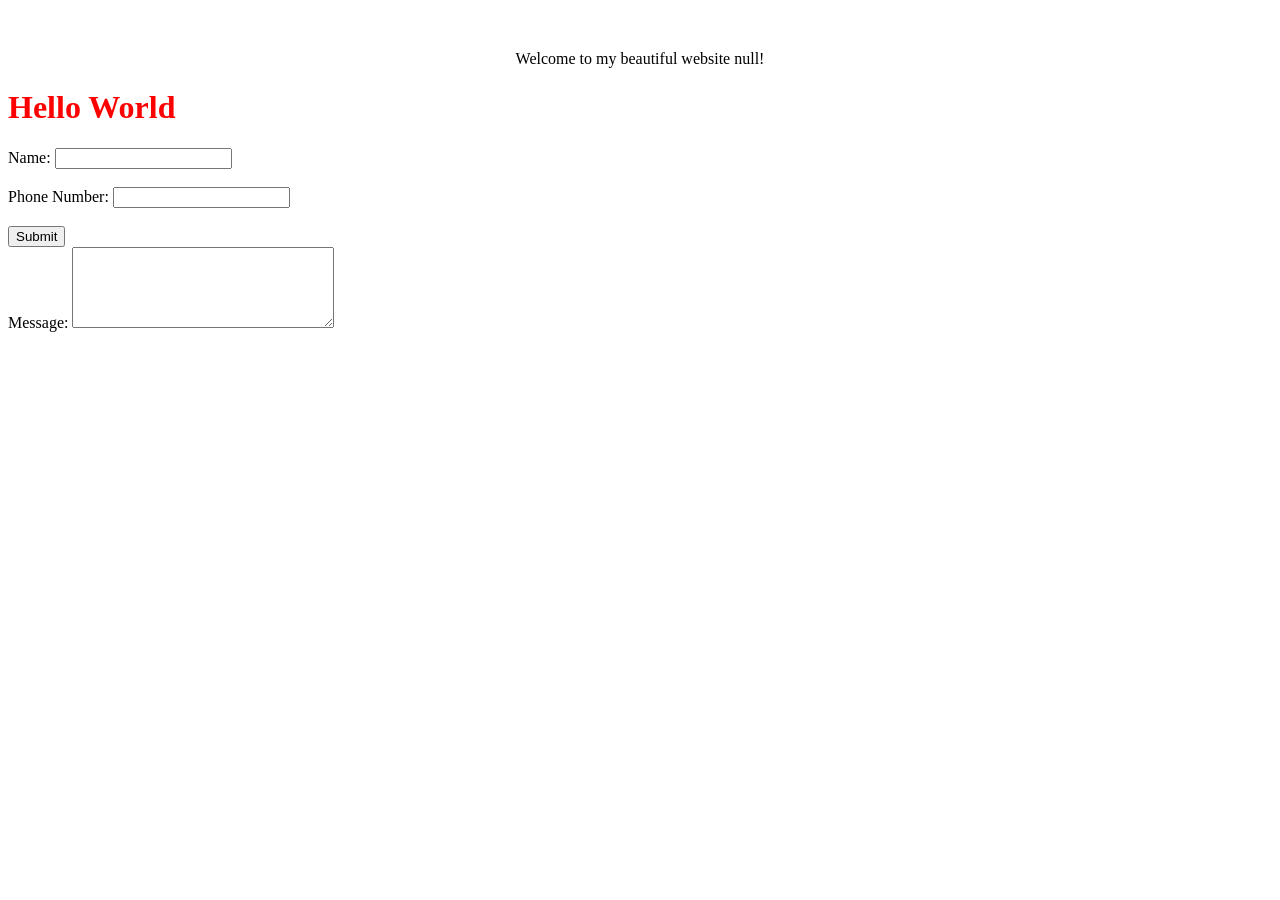
==== index.html @ 55049435 "Add files via upload" ====
<!DOCTYPE html>
<html lang="en">
<head>
    <meta charset="UTF-8">
    <meta name="viewport" content="width=device-width, initial-scale=1.0">
    <title>Document</title>

    <!--Link css-->
    <link rel="stylesheet" href="style.css">

</head>

<body>
    <div id="greeting"></div>

    <div id="im-unique" class="bold large red">
        <h1> Hello World</h1>
    </div>

    <div id="me-too" class="bold large blue">

    </div>
    
    <form>
  <label for="name">Name:</label>
  <input type="text" id="name" name="name">

  <br><br>

  <label for="phone">Phone Number:</label>
  <input type="tel" id="phone" name="phone">

  <br><br>

  <button type="submit">Submit</button>
</form>

<label for="message">Message:</label>
<textarea id="message" name="message" rows="5" cols="30"></textarea>




        <!--Link javascript-->
    <script src="script.js"></script>
</body>
</html>
---- style.css ----
h1{color: red;}
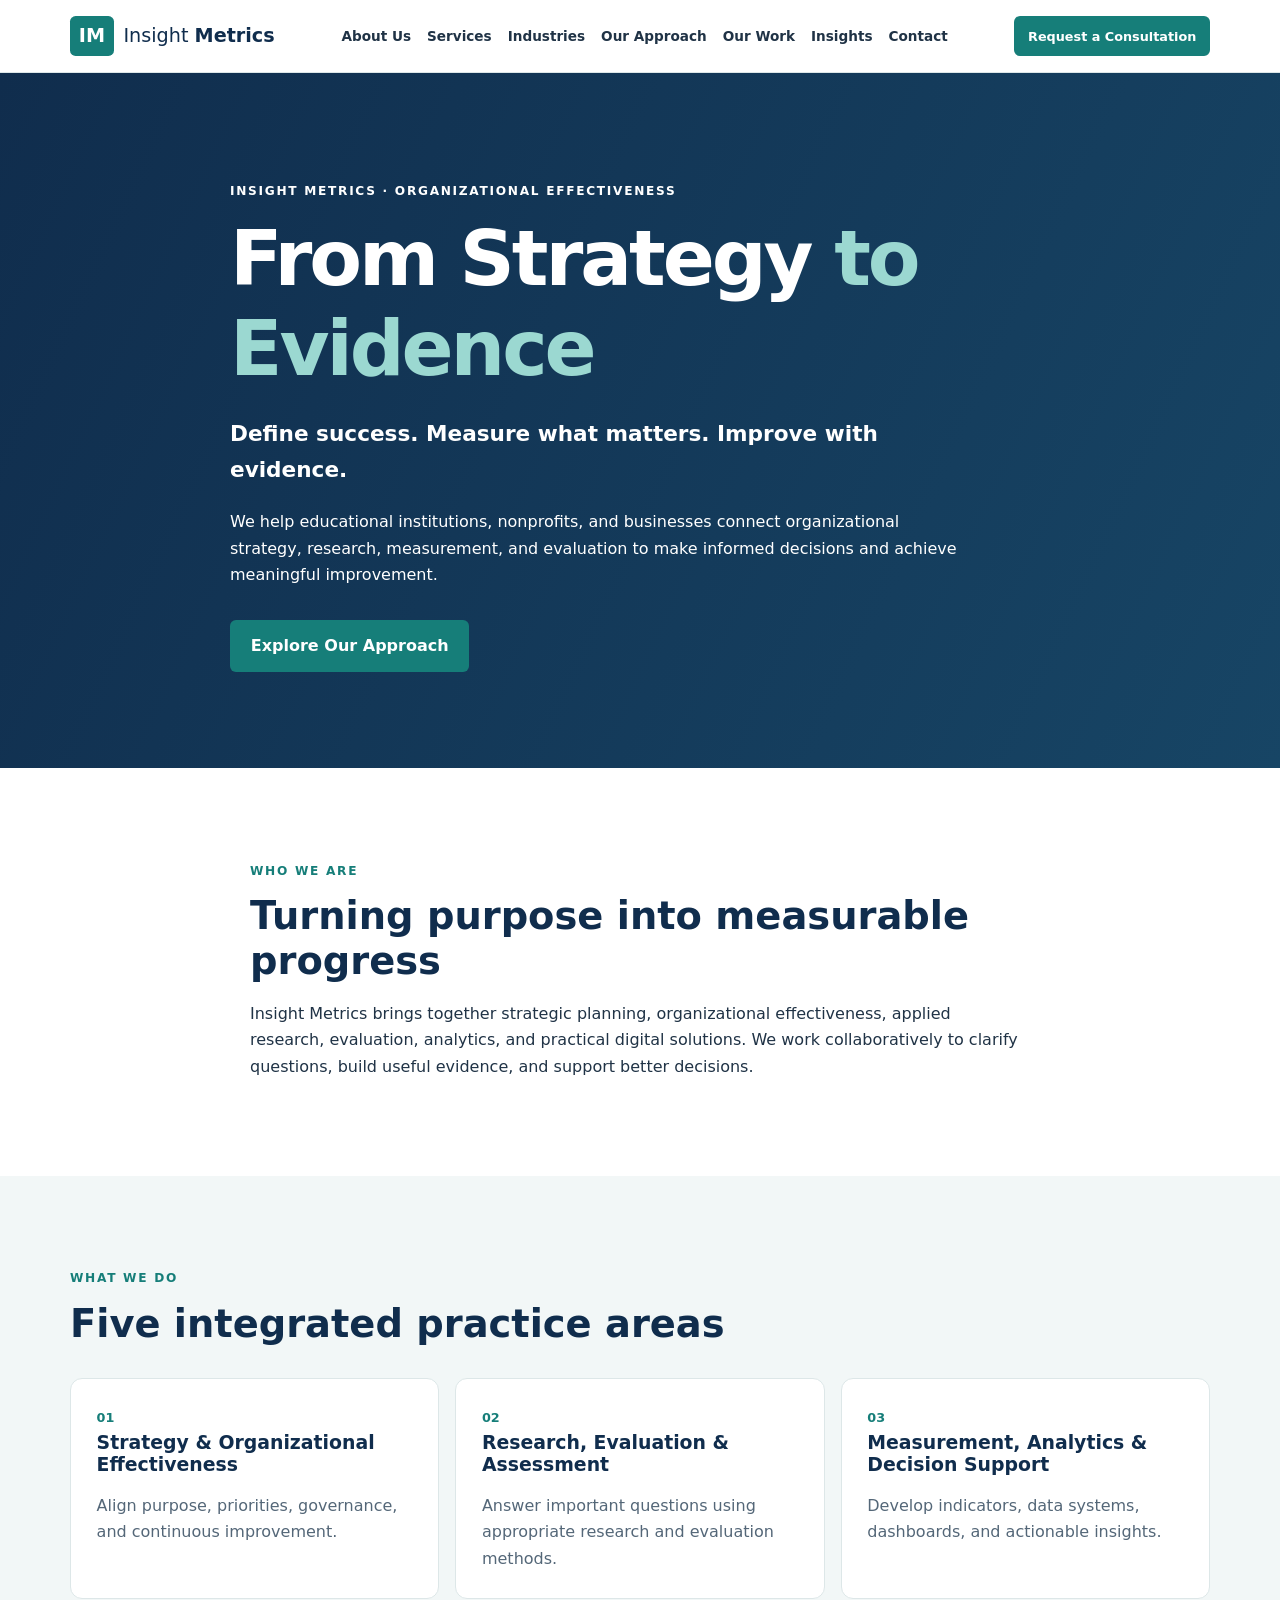
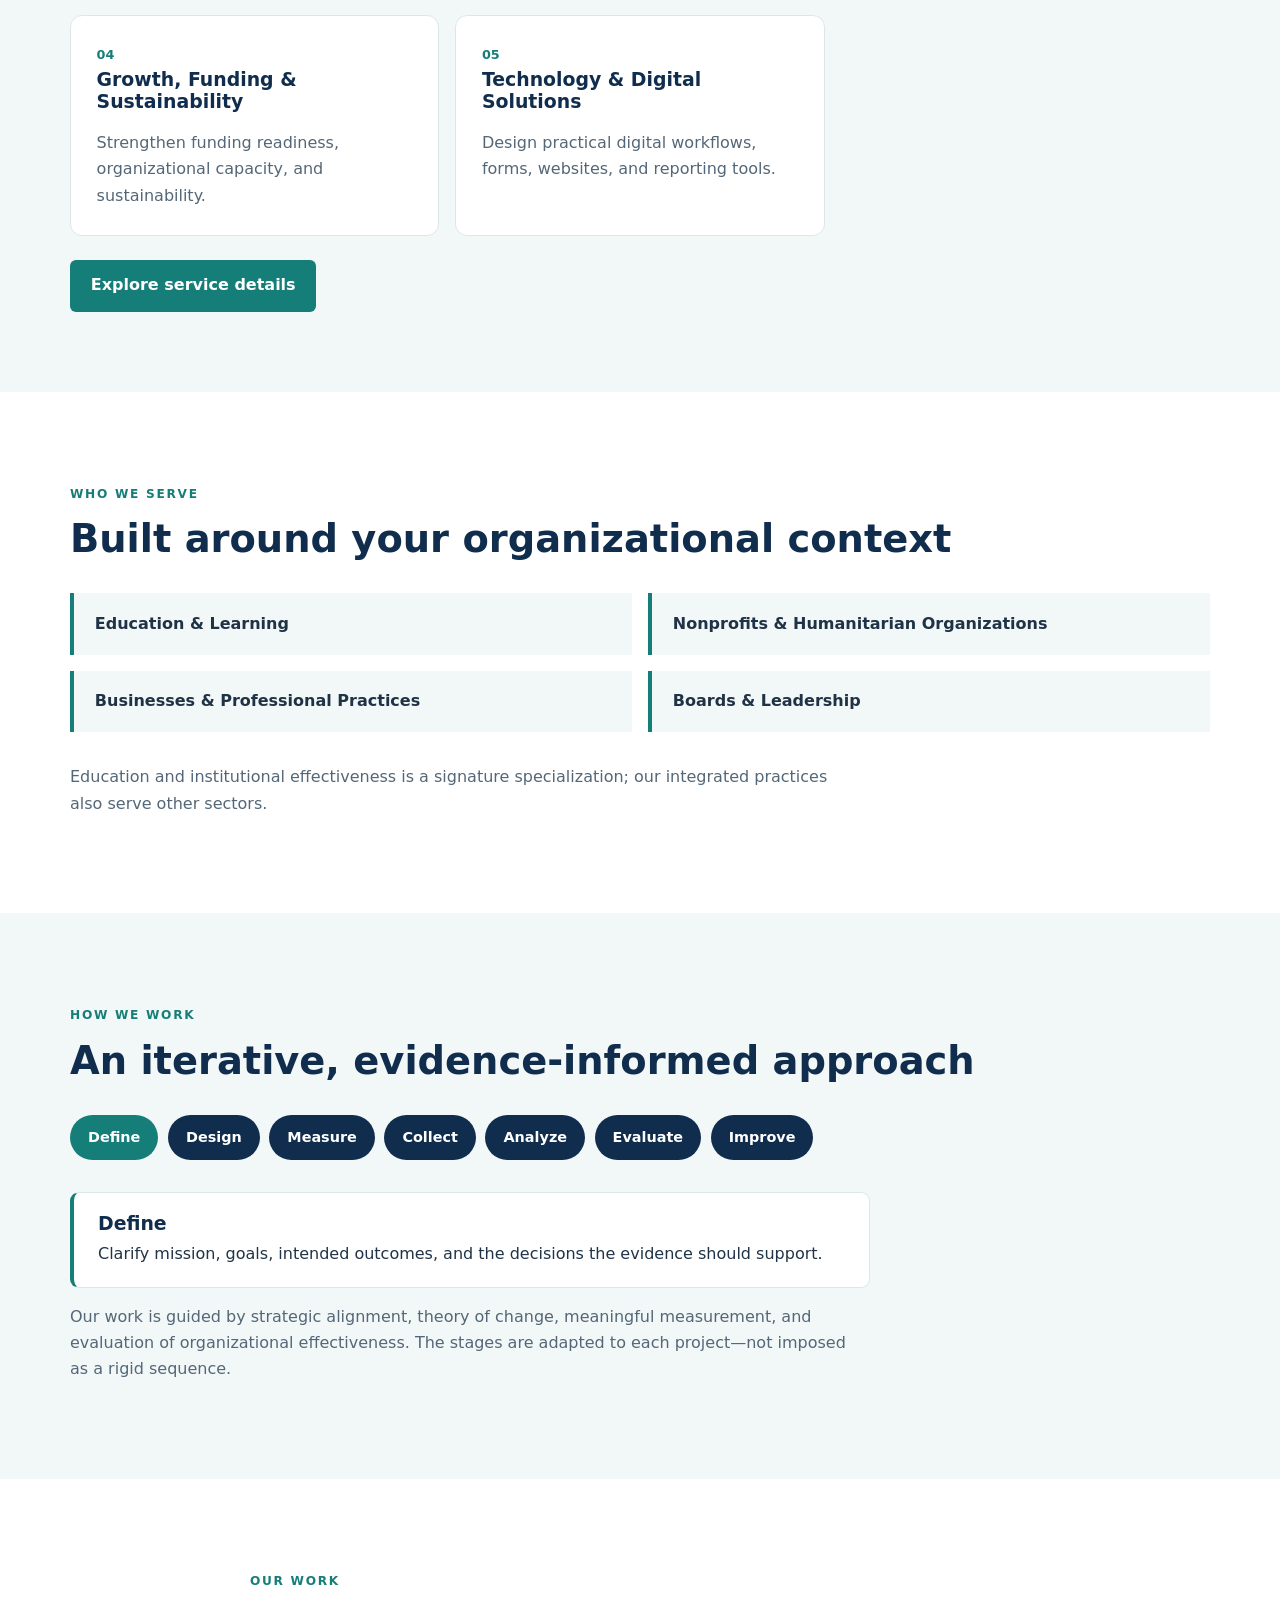
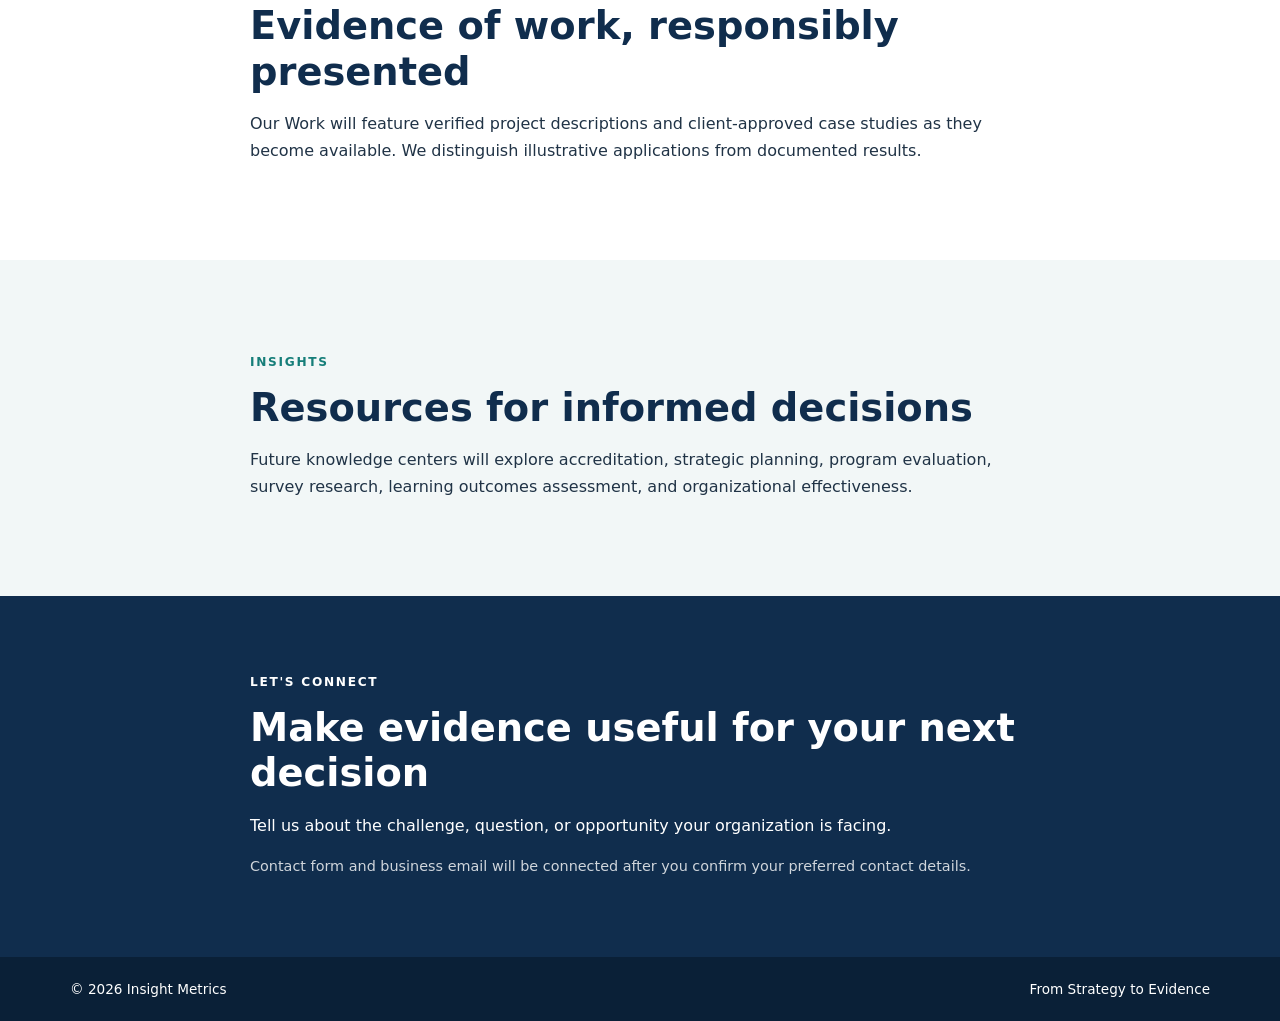
==== commit d5448700: "Add files via upload" ====
--- a/index.html
+++ b/index.html
@@ -1,47 +1,74 @@
-<!DOCTYPE html>
-<html lang="en">
-<head>
-    <meta charset="UTF-8">
-    <meta name="viewport" content="width=device-width, initial-scale=1.0">
-    <title>Document</title>
-
-    <!--Link css-->
-    <link rel="stylesheet" href="style.css">
-
-</head>
-
-<body>
-    <div id="greeting"></div>
-
-    <div id="im-unique" class="bold large red">
-        <h1> Hello World</h1>
-    </div>
-
-    <div id="me-too" class="bold large blue">
-
-    </div>
-    
-    <form>
-  <label for="name">Name:</label>
-  <input type="text" id="name" name="name">
-
-  <br><br>
-
-  <label for="phone">Phone Number:</label>
-  <input type="tel" id="phone" name="phone">
-
-  <br><br>
-
-  <button type="submit">Submit</button>
-</form>
-
-<label for="message">Message:</label>
-<textarea id="message" name="message" rows="5" cols="30"></textarea>
-
-
-
-
-        <!--Link javascript-->
-    <script src="script.js"></script>
-</body>
-</html>+<!DOCTYPE html>
+<html lang="en">
+<head>
+  <meta charset="UTF-8">
+  <meta name="viewport" content="width=device-width, initial-scale=1.0">
+  <meta name="description" content="Insight Metrics connects organizational strategy, research, measurement, and evaluation to meaningful improvement.">
+  <title>Insight Metrics | From Strategy to Evidence</title>
+  <link rel="stylesheet" href="styles.css">
+</head>
+<body>
+  <a class="skip-link" href="#main">Skip to content</a>
+  <header class="site-header">
+    <div class="container header-inner">
+      <a class="brand" href="index.html" aria-label="Insight Metrics homepage"><span class="brand-mark">IM</span><span>Insight <strong>Metrics</strong></span></a>
+      <button class="menu-toggle" type="button" aria-expanded="false" aria-controls="main-navigation">☰ Menu</button>
+      <nav id="main-navigation" aria-label="Main navigation" class="main-nav">
+        <a href="#about">About Us</a>
+        <a href="#services">Services</a>
+        <a href="#industries">Industries</a>
+        <a href="#approach">Our Approach</a>
+        <a href="#work">Our Work</a>
+        <a href="#insights">Insights</a>
+        <a href="#contact">Contact</a>
+      </nav>
+      <a class="button button-small" href="#contact">Request a Consultation</a>
+    </div>
+  </header>
+  <main id="main">
+    <section class="hero">
+      <div class="container hero-content">
+        <p class="eyebrow">INSIGHT METRICS · ORGANIZATIONAL EFFECTIVENESS</p>
+        <h1>From Strategy <span>to Evidence</span></h1>
+        <p class="hero-lead">Define success. Measure what matters. Improve with evidence.</p>
+        <p>We help educational institutions, nonprofits, and businesses connect organizational strategy, research, measurement, and evaluation to make informed decisions and achieve meaningful improvement.</p>
+        <a class="button" href="#approach">Explore Our Approach</a>
+      </div>
+    </section>
+    <section class="section" id="about"><div class="container narrow">
+      <p class="eyebrow teal">WHO WE ARE</p><h2>Turning purpose into measurable progress</h2>
+      <p>Insight Metrics brings together strategic planning, organizational effectiveness, applied research, evaluation, analytics, and practical digital solutions. We work collaboratively to clarify questions, build useful evidence, and support better decisions.</p>
+    </div></section>
+    <section class="section section-soft" id="services"><div class="container">
+      <p class="eyebrow teal">WHAT WE DO</p><h2>Five integrated practice areas</h2>
+      <div class="card-grid">
+        <article class="service-card"><span class="card-number">01</span><h3>Strategy &amp; Organizational Effectiveness</h3><p>Align purpose, priorities, governance, and continuous improvement.</p></article>
+        <article class="service-card"><span class="card-number">02</span><h3>Research, Evaluation &amp; Assessment</h3><p>Answer important questions using appropriate research and evaluation methods.</p></article>
+        <article class="service-card"><span class="card-number">03</span><h3>Measurement, Analytics &amp; Decision Support</h3><p>Develop indicators, data systems, dashboards, and actionable insights.</p></article>
+        <article class="service-card"><span class="card-number">04</span><h3>Growth, Funding &amp; Sustainability</h3><p>Strengthen funding readiness, organizational capacity, and sustainability.</p></article>
+        <article class="service-card"><span class="card-number">05</span><h3>Technology &amp; Digital Solutions</h3><p>Design practical digital workflows, forms, websites, and reporting tools.</p></article>
+      </div>
+      <div class="services-action"><button class="button" id="toggle-services" type="button" aria-expanded="false" aria-controls="services-detail">Explore service details</button></div>
+      <div id="services-detail" class="details-panel" hidden><h3>How our services connect</h3><p>We tailor the combination of strategic planning, research, measurement, sustainability, and technology to the needs of each organization. Not every engagement requires all five areas.</p><p>Our signature specialization is Education &amp; Institutional Effectiveness.</p></div>
+    </div></section>
+    <section class="section" id="industries"><div class="container">
+      <p class="eyebrow teal">WHO WE SERVE</p><h2>Built around your organizational context</h2>
+      <div class="pill-grid"><div>Education &amp; Learning</div><div>Nonprofits &amp; Humanitarian Organizations</div><div>Businesses &amp; Professional Practices</div><div>Boards &amp; Leadership</div></div>
+      <p class="section-note">Education and institutional effectiveness is a signature specialization; our integrated practices also serve other sectors.</p>
+    </div></section>
+    <section class="section section-soft" id="approach"><div class="container">
+      <p class="eyebrow teal">HOW WE WORK</p><h2>An iterative, evidence-informed approach</h2>
+      <div class="steps" role="group" aria-label="Explore methodology stages">
+        <button type="button" class="step-button is-active" data-stage="0" aria-pressed="true">Define</button><button type="button" class="step-button" data-stage="1" aria-pressed="false">Design</button><button type="button" class="step-button" data-stage="2" aria-pressed="false">Measure</button><button type="button" class="step-button" data-stage="3" aria-pressed="false">Collect</button><button type="button" class="step-button" data-stage="4" aria-pressed="false">Analyze</button><button type="button" class="step-button" data-stage="5" aria-pressed="false">Evaluate</button><button type="button" class="step-button" data-stage="6" aria-pressed="false">Improve</button>
+      </div><div class="stage-panel" id="stage-panel" aria-live="polite"><h3 id="stage-title">Define</h3><p id="stage-description">Clarify mission, goals, intended outcomes, and the decisions the evidence should support.</p></div>
+      <p class="section-note">Our work is guided by strategic alignment, theory of change, meaningful measurement, and evaluation of organizational effectiveness. The stages are adapted to each project—not imposed as a rigid sequence.</p>
+    </div></section>
+    <section class="section" id="work"><div class="container narrow"><p class="eyebrow teal">OUR WORK</p><h2>Evidence of work, responsibly presented</h2><p>Our Work will feature verified project descriptions and client-approved case studies as they become available. We distinguish illustrative applications from documented results.</p></div></section>
+    <section class="section section-soft" id="insights"><div class="container narrow"><p class="eyebrow teal">INSIGHTS</p><h2>Resources for informed decisions</h2><p>Future knowledge centers will explore accreditation, strategic planning, program evaluation, survey research, learning outcomes assessment, and organizational effectiveness.</p></div></section>
+    <section class="contact-section" id="contact"><div class="container narrow"><p class="eyebrow">LET'S CONNECT</p><h2>Make evidence useful for your next decision</h2><p>Tell us about the challenge, question, or opportunity your organization is facing.</p><p class="contact-note">Contact form and business email will be connected after you confirm your preferred contact details.</p></div></section>
+  </main>
+  <footer class="site-footer"><div class="container footer-inner"><span>© 2026 Insight Metrics</span><span>From Strategy to Evidence</span></div></footer>
+  <button id="back-to-top" class="back-to-top" type="button" aria-label="Back to top">↑ Top</button>
+  <script src="script.js" defer></script>
+</body>
+</html>
--- a/styles.css
+++ b/styles.css
@@ -0,0 +1,71 @@
+:root { --navy:#102D4D; --teal:#167E79; --ink:#203346; --muted:#546778; --soft:#F2F7F7; --white:#fff; --border:#DDE7E8; }
+* { box-sizing:border-box; }
+html { scroll-behavior:smooth; }
+body { margin:0; color:var(--ink); font:16px/1.65 system-ui,-apple-system,"Segoe UI",sans-serif; }
+a { color:inherit; }
+a:focus-visible { outline:3px solid #E6A947; outline-offset:4px; }
+.container { width:min(1140px,calc(100% - 40px)); margin-inline:auto; }
+.narrow { max-width:780px; }
+.skip-link { position:absolute; left:1rem; top:-5rem; background:white; padding:.6rem 1rem; z-index:20; }
+.skip-link:focus { top:1rem; }
+.site-header { background:white; border-bottom:1px solid var(--border); }
+.header-inner { display:flex; align-items:center; justify-content:space-between; gap:1.25rem; padding:1rem 0; flex-wrap:wrap; }
+.brand { display:flex; align-items:center; gap:.6rem; text-decoration:none; font-size:1.2rem; color:var(--navy); white-space:nowrap; }
+.brand-mark { background:var(--teal); color:white; padding:.25rem .55rem; border-radius:.35rem; font-weight:750; }
+.main-nav { display:flex; align-items:center; gap:1rem; flex-wrap:wrap; }
+.main-nav a { font-size:.85rem; text-decoration:none; font-weight:600; }
+.main-nav a:hover { color:var(--teal); }
+.button { display:inline-block; background:var(--teal); color:white; text-decoration:none; border-radius:6px; padding:.8rem 1.3rem; font-weight:700; }
+.button:hover { background:#11635F; }
+.button-small { font-size:.8rem; padding:.6rem .85rem; }
+.hero { background:linear-gradient(115deg,#102D4D 0%,#174565 100%); color:white; padding:6rem 0; }
+.hero-content { max-width:820px; }
+.eyebrow { font-size:.76rem; font-weight:750; letter-spacing:.14em; text-transform:uppercase; }
+.eyebrow.teal { color:var(--teal); }
+h1,h2,h3 { line-height:1.18; margin:0 0 1.1rem; }
+h1 { font-size:clamp(2.8rem,6vw,5rem); letter-spacing:-.04em; }
+h1 span { color:#9BD8D1; }
+h2 { font-size:clamp(1.9rem,3vw,2.65rem); color:var(--navy); }
+h3 { font-size:1.18rem; color:var(--navy); }
+.hero p { max-width:740px; }
+.hero-lead { font-size:1.35rem; font-weight:600; }
+.hero .button { margin-top:1rem; }
+.section { padding:5rem 0; }
+.section-soft { background:var(--soft); }
+.card-grid { display:grid; grid-template-columns:repeat(3,minmax(0,1fr)); gap:1rem; margin-top:2rem; }
+.service-card { background:white; padding:1.6rem; border:1px solid var(--border); border-radius:12px; }
+.service-card p { color:var(--muted); margin-bottom:0; }
+.card-number { color:var(--teal); font-weight:800; font-size:.8rem; }
+.pill-grid { display:grid; grid-template-columns:repeat(2,minmax(0,1fr)); gap:1rem; margin:2rem 0; }
+.pill-grid div { padding:1.1rem 1.3rem; border-left:4px solid var(--teal); background:var(--soft); font-weight:700; }
+.steps { display:flex; flex-wrap:wrap; gap:.6rem; margin:2rem 0; }
+.steps span { background:var(--navy); color:white; border-radius:30px; padding:.55rem 1rem; font-size:.9rem; font-weight:650; }
+.section-note { max-width:780px; color:var(--muted); }
+.contact-section { background:var(--navy); color:white; padding:4rem 0; }
+.contact-section h2 { color:white; }
+.contact-note { opacity:.8; font-size:.9rem; }
+.site-footer { background:#0A2037; color:white; padding:1.3rem 0; }
+.footer-inner { display:flex; justify-content:space-between; gap:1rem; flex-wrap:wrap; font-size:.85rem; }
+@media (max-width:900px) { .header-inner { align-items:flex-start; } .main-nav { order:3; width:100%; } .card-grid { grid-template-columns:repeat(2,minmax(0,1fr)); } }
+@media (max-width:600px) { .hero { padding:4rem 0; } .section { padding:3.5rem 0; } .card-grid,.pill-grid { grid-template-columns:1fr; } .main-nav { gap:.65rem 1rem; } }
+
+/* Interactive enhancements */
+button { font:inherit; cursor:pointer; }
+button:focus-visible { outline:3px solid #E6A947; outline-offset:3px; }
+.menu-toggle { display:none; border:1px solid var(--border); border-radius:6px; background:white; color:var(--navy); padding:.5rem .75rem; font-weight:700; }
+.services-action { margin-top:1.5rem; }
+.button { border:0; }
+.details-panel,.stage-panel { margin-top:1.2rem; background:white; border:1px solid var(--border); border-left:4px solid var(--teal); border-radius:9px; padding:1.2rem 1.5rem; max-width:800px; }
+.details-panel[hidden] { display:none; }
+.stage-panel h3 { margin-bottom:.4rem; }
+.stage-panel p { margin:0; }
+.steps .step-button { background:var(--navy); color:white; border:2px solid transparent; border-radius:30px; padding:.55rem 1rem; font-size:.9rem; font-weight:650; }
+.steps .step-button:hover,.steps .step-button.is-active { background:var(--teal); }
+.back-to-top { position:fixed; right:1.2rem; bottom:1.2rem; background:var(--teal); color:white; border:0; border-radius:8px; padding:.6rem .9rem; font-weight:700; box-shadow:0 3px 12px #0003; opacity:0; pointer-events:none; transition:opacity .2s; }
+.back-to-top.is-visible { opacity:1; pointer-events:auto; }
+@media (max-width:900px) {
+  .menu-toggle { display:inline-block; margin-left:auto; }
+  .main-nav { display:none; order:4; width:100%; flex-direction:column; align-items:flex-start; padding:.8rem 0; }
+  .main-nav.is-open { display:flex; }
+}
+@media (prefers-reduced-motion:reduce) { html { scroll-behavior:auto; } .back-to-top { transition:none; } }
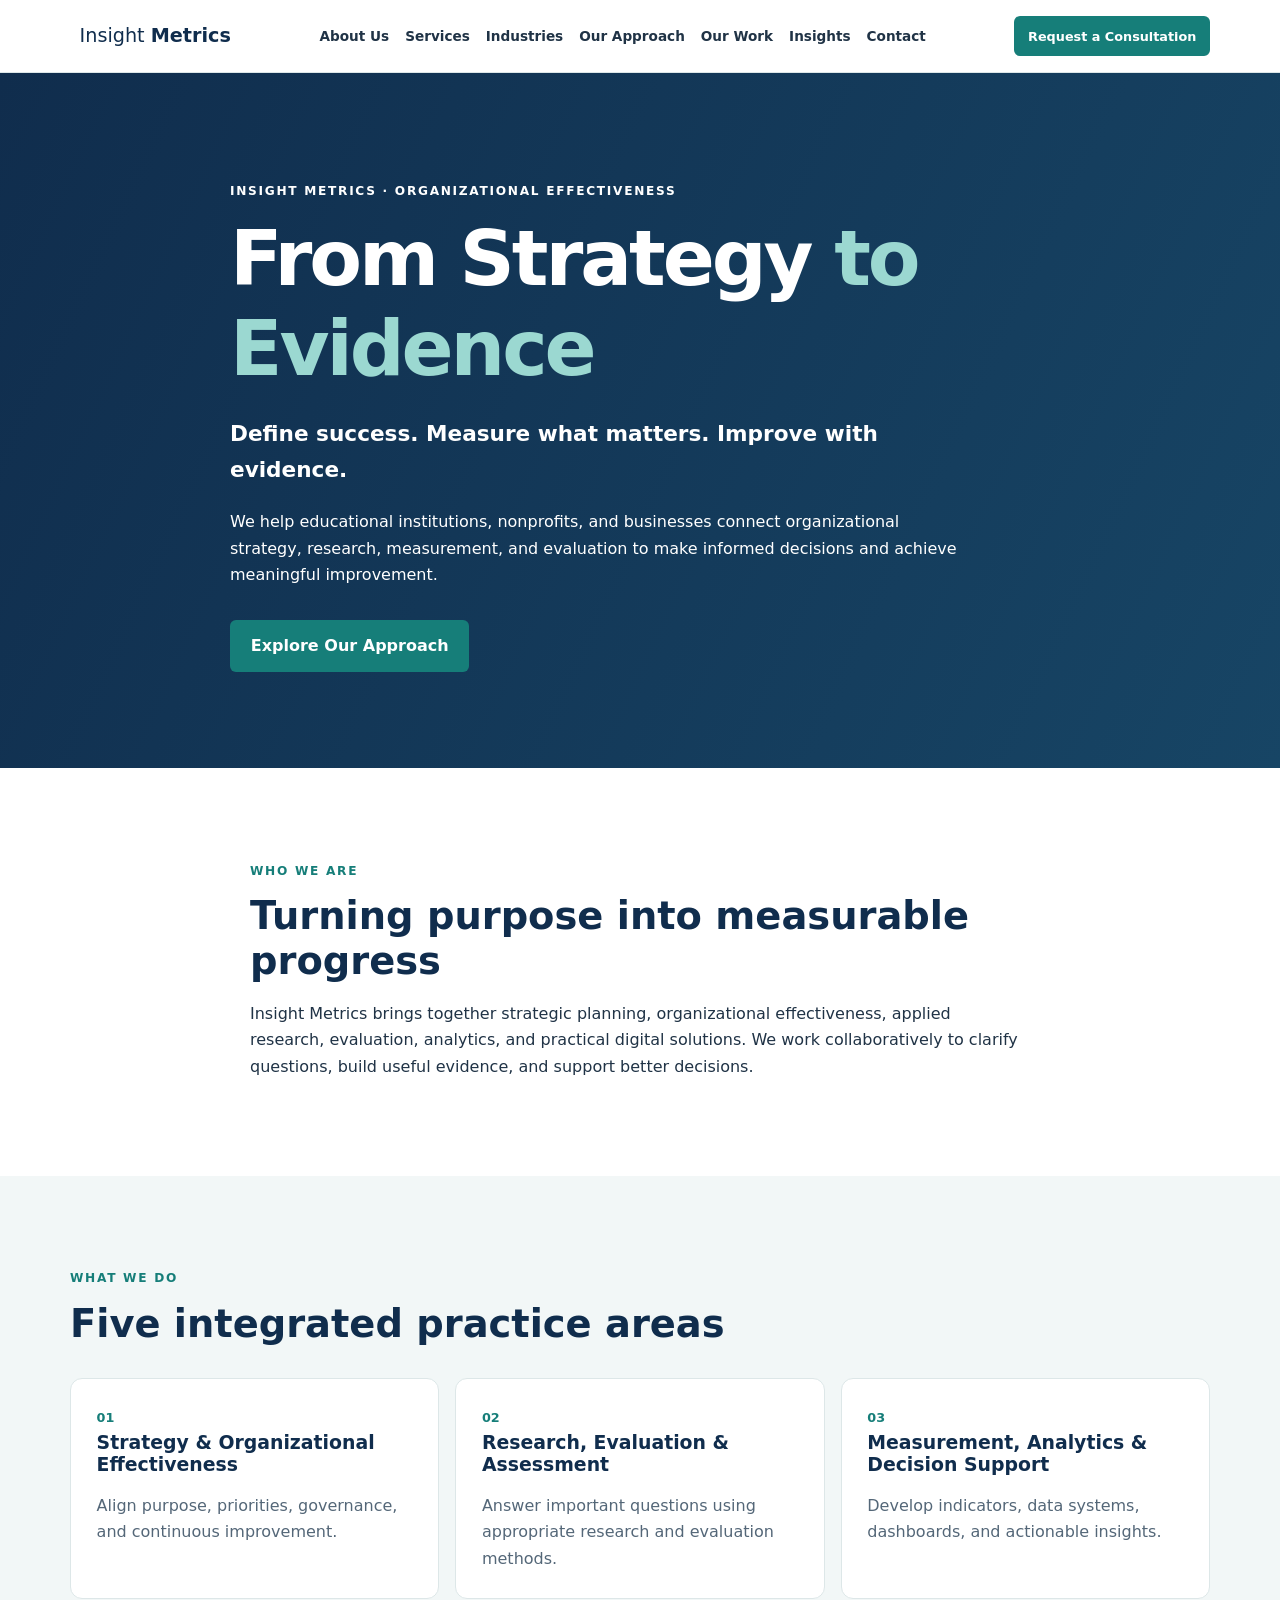
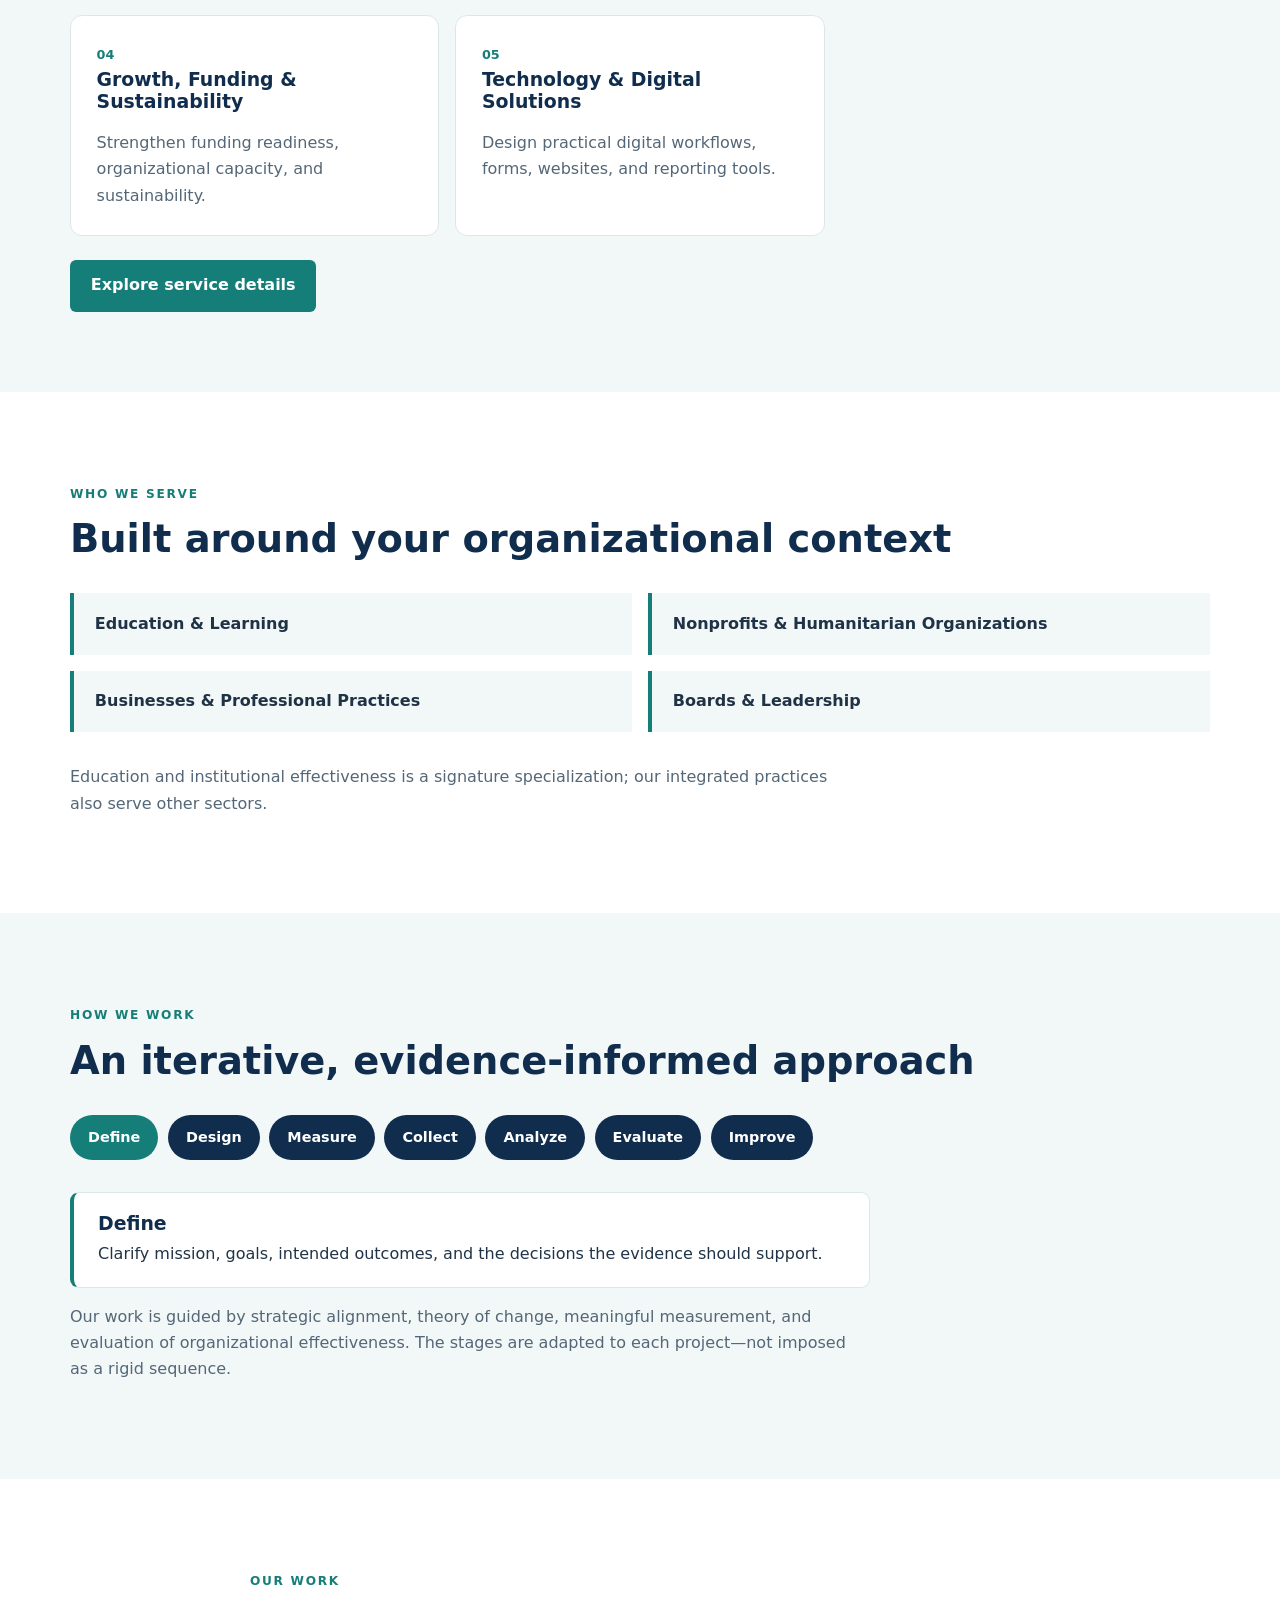
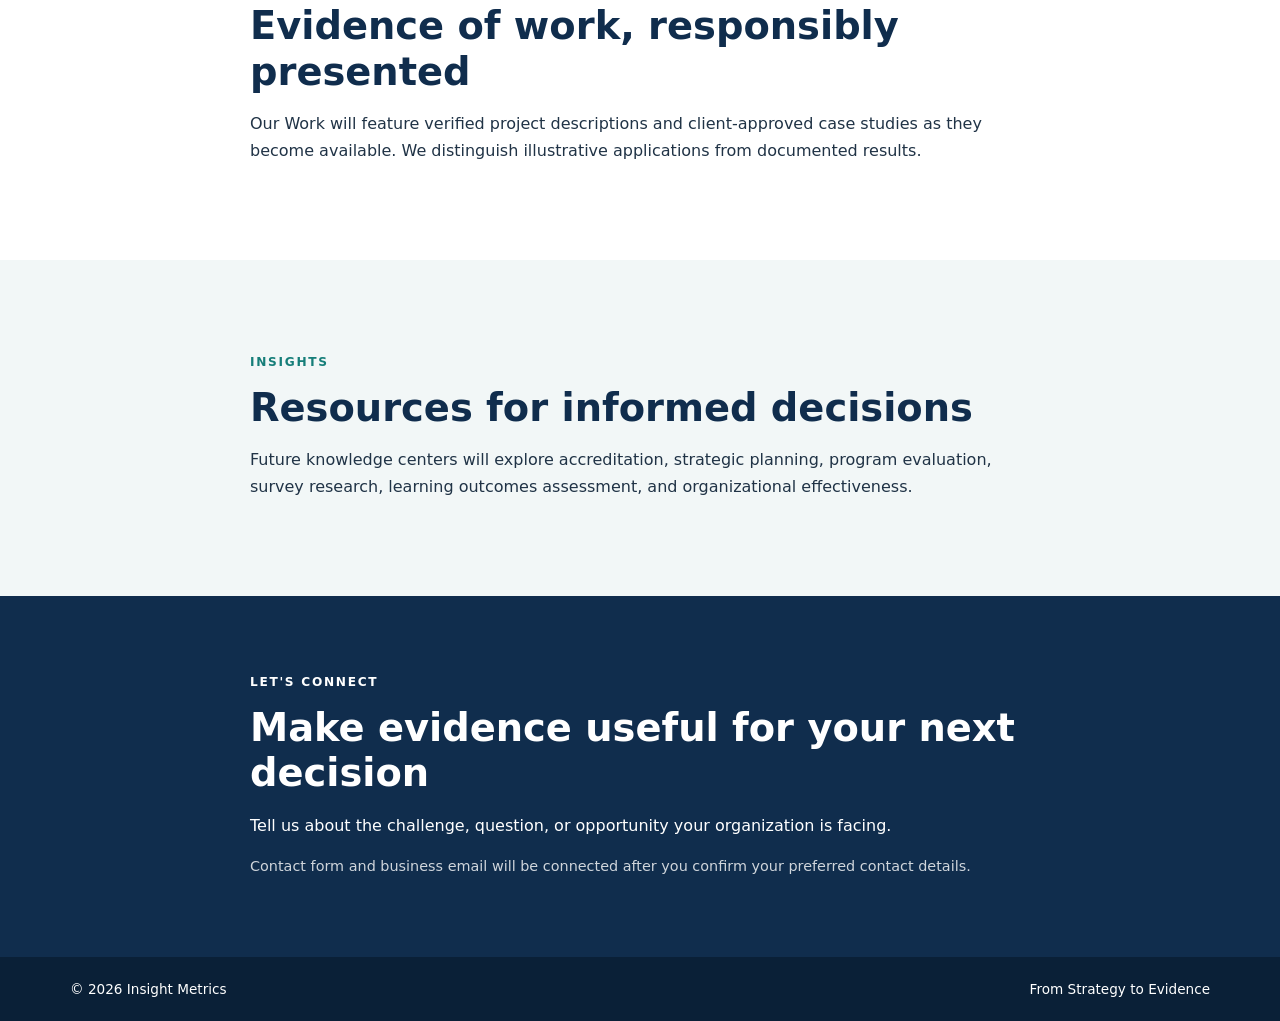
==== commit 91eb6be1: "Add files via upload" ====
--- a/index.html
+++ b/index.html
@@ -1,28 +1,37 @@
 <!DOCTYPE html>
 <html lang="en">
+
 <head>
   <meta charset="UTF-8">
   <meta name="viewport" content="width=device-width, initial-scale=1.0">
-  <meta name="description" content="Insight Metrics connects organizational strategy, research, measurement, and evaluation to meaningful improvement.">
+  <meta name="description"
+    content="Insight Metrics connects organizational strategy, research, measurement, and evaluation to meaningful improvement.">
   <title>Insight Metrics | From Strategy to Evidence</title>
   <link rel="stylesheet" href="styles.css">
 </head>
+
 <body>
   <a class="skip-link" href="#main">Skip to content</a>
   <header class="site-header">
     <div class="container header-inner">
-      <a class="brand" href="index.html" aria-label="Insight Metrics homepage"><span class="brand-mark">IM</span><span>Insight <strong>Metrics</strong></span></a>
+      <a class="brand" href="index.html" aria-label="Insight Metrics homepage">
+        <img src="Images/businesslogo.png" alt="" style="display:block;height:40px;width:auto;">
+        <span>Insight <strong>Metrics</strong></span>
+      </a>
       <button class="menu-toggle" type="button" aria-expanded="false" aria-controls="main-navigation">☰ Menu</button>
       <nav id="main-navigation" aria-label="Main navigation" class="main-nav">
-        <a href="#about">About Us</a>
-        <a href="#services">Services</a>
-        <a href="#industries">Industries</a>
-        <a href="#approach">Our Approach</a>
-        <a href="#work">Our Work</a>
-        <a href="#insights">Insights</a>
-        <a href="#contact">Contact</a>
+        <a href="about.html">About Us</a>
+        <a href="services.html">Services</a>
+        <a href="industries.html">Industries</a>
+        <a href="approach.html">Our Approach</a>
+        <a href="work.html">Our Work</a>
+        <a href="insights.html">Insights</a>
+        <a href="contact.html">Contact</a>
       </nav>
-      <a class="button button-small" href="#contact">Request a Consultation</a>
+      <a class="button button-small"
+        href="https://docs.google.com/forms/d/e/1FAIpQLSc_sXmukGvvefUsHFQZ63Cz_cpYXKSCiIsToT99wh1qTooazA/viewform?usp=header">
+        Request a Consultation
+      </a>
     </div>
   </header>
   <main id="main">
@@ -31,44 +40,124 @@
         <p class="eyebrow">INSIGHT METRICS · ORGANIZATIONAL EFFECTIVENESS</p>
         <h1>From Strategy <span>to Evidence</span></h1>
         <p class="hero-lead">Define success. Measure what matters. Improve with evidence.</p>
-        <p>We help educational institutions, nonprofits, and businesses connect organizational strategy, research, measurement, and evaluation to make informed decisions and achieve meaningful improvement.</p>
-        <a class="button" href="#approach">Explore Our Approach</a>
+        <p>We help educational institutions, nonprofits, and businesses connect organizational strategy, research,
+          measurement, and evaluation to make informed decisions and achieve meaningful improvement.</p>
+        <a class="button" href="approach.html">Explore Our Approach</a>
       </div>
     </section>
-    <section class="section" id="about"><div class="container narrow">
-      <p class="eyebrow teal">WHO WE ARE</p><h2>Turning purpose into measurable progress</h2>
-      <p>Insight Metrics brings together strategic planning, organizational effectiveness, applied research, evaluation, analytics, and practical digital solutions. We work collaboratively to clarify questions, build useful evidence, and support better decisions.</p>
-    </div></section>
-    <section class="section section-soft" id="services"><div class="container">
-      <p class="eyebrow teal">WHAT WE DO</p><h2>Five integrated practice areas</h2>
-      <div class="card-grid">
-        <article class="service-card"><span class="card-number">01</span><h3>Strategy &amp; Organizational Effectiveness</h3><p>Align purpose, priorities, governance, and continuous improvement.</p></article>
-        <article class="service-card"><span class="card-number">02</span><h3>Research, Evaluation &amp; Assessment</h3><p>Answer important questions using appropriate research and evaluation methods.</p></article>
-        <article class="service-card"><span class="card-number">03</span><h3>Measurement, Analytics &amp; Decision Support</h3><p>Develop indicators, data systems, dashboards, and actionable insights.</p></article>
-        <article class="service-card"><span class="card-number">04</span><h3>Growth, Funding &amp; Sustainability</h3><p>Strengthen funding readiness, organizational capacity, and sustainability.</p></article>
-        <article class="service-card"><span class="card-number">05</span><h3>Technology &amp; Digital Solutions</h3><p>Design practical digital workflows, forms, websites, and reporting tools.</p></article>
+    <section class="section" id="about">
+      <div class="container narrow">
+        <p class="eyebrow teal">WHO WE ARE</p>
+        <h2>Turning purpose into measurable progress</h2>
+        <p>Insight Metrics brings together strategic planning, organizational effectiveness, applied research,
+          evaluation, analytics, and practical digital solutions. We work collaboratively to clarify questions, build
+          useful evidence, and support better decisions.</p>
       </div>
-      <div class="services-action"><button class="button" id="toggle-services" type="button" aria-expanded="false" aria-controls="services-detail">Explore service details</button></div>
-      <div id="services-detail" class="details-panel" hidden><h3>How our services connect</h3><p>We tailor the combination of strategic planning, research, measurement, sustainability, and technology to the needs of each organization. Not every engagement requires all five areas.</p><p>Our signature specialization is Education &amp; Institutional Effectiveness.</p></div>
-    </div></section>
-    <section class="section" id="industries"><div class="container">
-      <p class="eyebrow teal">WHO WE SERVE</p><h2>Built around your organizational context</h2>
-      <div class="pill-grid"><div>Education &amp; Learning</div><div>Nonprofits &amp; Humanitarian Organizations</div><div>Businesses &amp; Professional Practices</div><div>Boards &amp; Leadership</div></div>
-      <p class="section-note">Education and institutional effectiveness is a signature specialization; our integrated practices also serve other sectors.</p>
-    </div></section>
-    <section class="section section-soft" id="approach"><div class="container">
-      <p class="eyebrow teal">HOW WE WORK</p><h2>An iterative, evidence-informed approach</h2>
-      <div class="steps" role="group" aria-label="Explore methodology stages">
-        <button type="button" class="step-button is-active" data-stage="0" aria-pressed="true">Define</button><button type="button" class="step-button" data-stage="1" aria-pressed="false">Design</button><button type="button" class="step-button" data-stage="2" aria-pressed="false">Measure</button><button type="button" class="step-button" data-stage="3" aria-pressed="false">Collect</button><button type="button" class="step-button" data-stage="4" aria-pressed="false">Analyze</button><button type="button" class="step-button" data-stage="5" aria-pressed="false">Evaluate</button><button type="button" class="step-button" data-stage="6" aria-pressed="false">Improve</button>
-      </div><div class="stage-panel" id="stage-panel" aria-live="polite"><h3 id="stage-title">Define</h3><p id="stage-description">Clarify mission, goals, intended outcomes, and the decisions the evidence should support.</p></div>
-      <p class="section-note">Our work is guided by strategic alignment, theory of change, meaningful measurement, and evaluation of organizational effectiveness. The stages are adapted to each project—not imposed as a rigid sequence.</p>
-    </div></section>
-    <section class="section" id="work"><div class="container narrow"><p class="eyebrow teal">OUR WORK</p><h2>Evidence of work, responsibly presented</h2><p>Our Work will feature verified project descriptions and client-approved case studies as they become available. We distinguish illustrative applications from documented results.</p></div></section>
-    <section class="section section-soft" id="insights"><div class="container narrow"><p class="eyebrow teal">INSIGHTS</p><h2>Resources for informed decisions</h2><p>Future knowledge centers will explore accreditation, strategic planning, program evaluation, survey research, learning outcomes assessment, and organizational effectiveness.</p></div></section>
-    <section class="contact-section" id="contact"><div class="container narrow"><p class="eyebrow">LET'S CONNECT</p><h2>Make evidence useful for your next decision</h2><p>Tell us about the challenge, question, or opportunity your organization is facing.</p><p class="contact-note">Contact form and business email will be connected after you confirm your preferred contact details.</p></div></section>
+    </section>
+    <section class="section section-soft" id="services">
+      <div class="container">
+        <p class="eyebrow teal">WHAT WE DO</p>
+        <h2>Five integrated practice areas</h2>
+        <div class="card-grid">
+          <article class="service-card"><span class="card-number">01</span>
+            <h3>Strategy &amp; Organizational Effectiveness</h3>
+            <p>Align purpose, priorities, governance, and continuous improvement.</p>
+          </article>
+          <article class="service-card"><span class="card-number">02</span>
+            <h3>Research, Evaluation &amp; Assessment</h3>
+            <p>Answer important questions using appropriate research and evaluation methods.</p>
+          </article>
+          <article class="service-card"><span class="card-number">03</span>
+            <h3>Measurement, Analytics &amp; Decision Support</h3>
+            <p>Develop indicators, data systems, dashboards, and actionable insights.</p>
+          </article>
+          <article class="service-card"><span class="card-number">04</span>
+            <h3>Growth, Funding &amp; Sustainability</h3>
+            <p>Strengthen funding readiness, organizational capacity, and sustainability.</p>
+          </article>
+          <article class="service-card"><span class="card-number">05</span>
+            <h3>Technology &amp; Digital Solutions</h3>
+            <p>Design practical digital workflows, forms, websites, and reporting tools.</p>
+          </article>
+        </div>
+        <div class="services-action"><button class="button" id="toggle-services" type="button" aria-expanded="false"
+            aria-controls="services-detail">Explore service details</button></div>
+        <div id="services-detail" class="details-panel" hidden>
+          <h3>How our services connect</h3>
+          <p>We tailor the combination of strategic planning, research, measurement, sustainability, and technology to
+            the needs of each organization. Not every engagement requires all five areas.</p>
+          <p>Our signature specialization is Education &amp; Institutional Effectiveness.</p>
+        </div>
+      </div>
+    </section>
+    <section class="section" id="industries">
+      <div class="container">
+        <p class="eyebrow teal">WHO WE SERVE</p>
+        <h2>Built around your organizational context</h2>
+        <div class="pill-grid">
+          <div>Education &amp; Learning</div>
+          <div>Nonprofits &amp; Humanitarian Organizations</div>
+          <div>Businesses &amp; Professional Practices</div>
+          <div>Boards &amp; Leadership</div>
+        </div>
+        <p class="section-note">Education and institutional effectiveness is a signature specialization; our integrated
+          practices also serve other sectors.</p>
+      </div>
+    </section>
+    <section class="section section-soft" id="approach">
+      <div class="container">
+        <p class="eyebrow teal">HOW WE WORK</p>
+        <h2>An iterative, evidence-informed approach</h2>
+        <div class="steps" role="group" aria-label="Explore methodology stages">
+          <button type="button" class="step-button is-active" data-stage="0" aria-pressed="true">Define</button><button
+            type="button" class="step-button" data-stage="1" aria-pressed="false">Design</button><button type="button"
+            class="step-button" data-stage="2" aria-pressed="false">Measure</button><button type="button"
+            class="step-button" data-stage="3" aria-pressed="false">Collect</button><button type="button"
+            class="step-button" data-stage="4" aria-pressed="false">Analyze</button><button type="button"
+            class="step-button" data-stage="5" aria-pressed="false">Evaluate</button><button type="button"
+            class="step-button" data-stage="6" aria-pressed="false">Improve</button>
+        </div>
+        <div class="stage-panel" id="stage-panel" aria-live="polite">
+          <h3 id="stage-title">Define</h3>
+          <p id="stage-description">Clarify mission, goals, intended outcomes, and the decisions the evidence should
+            support.</p>
+        </div>
+        <p class="section-note">Our work is guided by strategic alignment, theory of change, meaningful measurement, and
+          evaluation of organizational effectiveness. The stages are adapted to each project—not imposed as a rigid
+          sequence.</p>
+      </div>
+    </section>
+    <section class="section" id="work">
+      <div class="container narrow">
+        <p class="eyebrow teal">OUR WORK</p>
+        <h2>Evidence of work, responsibly presented</h2>
+        <p>Our Work will feature verified project descriptions and client-approved case studies as they become
+          available. We distinguish illustrative applications from documented results.</p>
+      </div>
+    </section>
+    <section class="section section-soft" id="insights">
+      <div class="container narrow">
+        <p class="eyebrow teal">INSIGHTS</p>
+        <h2>Resources for informed decisions</h2>
+        <p>Future knowledge centers will explore accreditation, strategic planning, program evaluation, survey research,
+          learning outcomes assessment, and organizational effectiveness.</p>
+      </div>
+    </section>
+    <section class="contact-section" id="contact">
+      <div class="container narrow">
+        <p class="eyebrow">LET'S CONNECT</p>
+        <h2>Make evidence useful for your next decision</h2>
+        <p>Tell us about the challenge, question, or opportunity your organization is facing.</p>
+        <p class="contact-note">Contact form and business email will be connected after you confirm your preferred
+          contact details.</p>
+      </div>
+    </section>
   </main>
-  <footer class="site-footer"><div class="container footer-inner"><span>© 2026 Insight Metrics</span><span>From Strategy to Evidence</span></div></footer>
+  <footer class="site-footer">
+    <div class="container footer-inner"><span>© 2026 Insight Metrics</span><span>From Strategy to Evidence</span></div>
+  </footer>
   <button id="back-to-top" class="back-to-top" type="button" aria-label="Back to top">↑ Top</button>
   <script src="script.js" defer></script>
 </body>
-</html>
+
+</html>
--- a/styles.css
+++ b/styles.css
@@ -69,3 +69,57 @@
   .main-nav.is-open { display:flex; }
 }
 @media (prefers-reduced-motion:reduce) { html { scroll-behavior:auto; } .back-to-top { transition:none; } }
+
+/* Multi-page navigation and service accordions */
+.service-card a {color:var(--navy);text-decoration:none;}
+.service-card a:hover,.service-card a:focus-visible {color:var(--teal);text-decoration:underline;}
+.accordion {max-width:900px;margin-top:1.5rem;}
+.accordion-item {background:white;border:1px solid var(--border);border-radius:10px;margin-bottom:.7rem;overflow:hidden;}
+.accordion-item summary {padding:1rem 1.2rem;cursor:pointer;font-weight:700;color:var(--navy);}
+.accordion-item[open] summary {background:var(--soft);}
+.accordion-content {padding:1rem 1.2rem;}
+.accordion-content h3 {margin-top:1rem;}
+
+/* INDUSTRIES ONLY — Utah Tech-inspired image cards and overlapping white panels */
+.industries-section { padding-top: 4.5rem; }
+.industry-grid {
+  display: grid;
+  grid-template-columns: repeat(2, minmax(0, 1fr));
+  gap: 3.25rem 1.6rem;
+  align-items: stretch;
+  margin-top: 2rem;
+}
+.industry-card { min-width: 0; display: flex; flex-direction: column; align-items: center; }
+.industry-photo {
+  display: block; width: 100%; height: 285px; aspect-ratio: 16 / 9;
+  object-fit: cover; object-position: center; border: 0;
+}
+.industry-card-content {
+  position: relative; z-index: 1;
+  width: calc(100% - 46px); margin: -48px auto 0;
+  background: #fff; border: 1px solid #d6dde3;
+  box-shadow: 0 5px 15px rgb(16 45 77 / 8%);
+  padding: 1.45rem 1.55rem 1.65rem;
+  flex: 1;
+}
+.industry-card-content h3 {
+  margin: 0 0 .75rem; font-size: 1.25rem; line-height: 1.3;
+  color: var(--navy); text-transform: uppercase; letter-spacing: .015em;
+}
+.industry-card-content > p { margin: 0 0 1rem; color: var(--muted); }
+.industry-resources { border-top: 1px solid var(--border); padding-top: .7rem; }
+.industry-resources summary {
+  cursor: pointer; color: var(--teal); font-weight: 750;
+  list-style-position: inside;
+}
+.industry-resources ul { margin: .8rem 0 0; padding-left: 1.3rem; }
+.industry-resources li { margin: .4rem 0; }
+.industry-resources a { color: var(--teal); text-underline-offset: 3px; }
+@media (min-width: 1100px) {
+  .industry-photo { height: 315px; }
+}
+@media (max-width: 700px) {
+  .industry-grid { grid-template-columns: 1fr; gap: 2.5rem; }
+  .industry-photo { height: 255px; }
+  .industry-card-content { width: calc(100% - 28px); margin-top: -35px; padding: 1.2rem; }
+}
